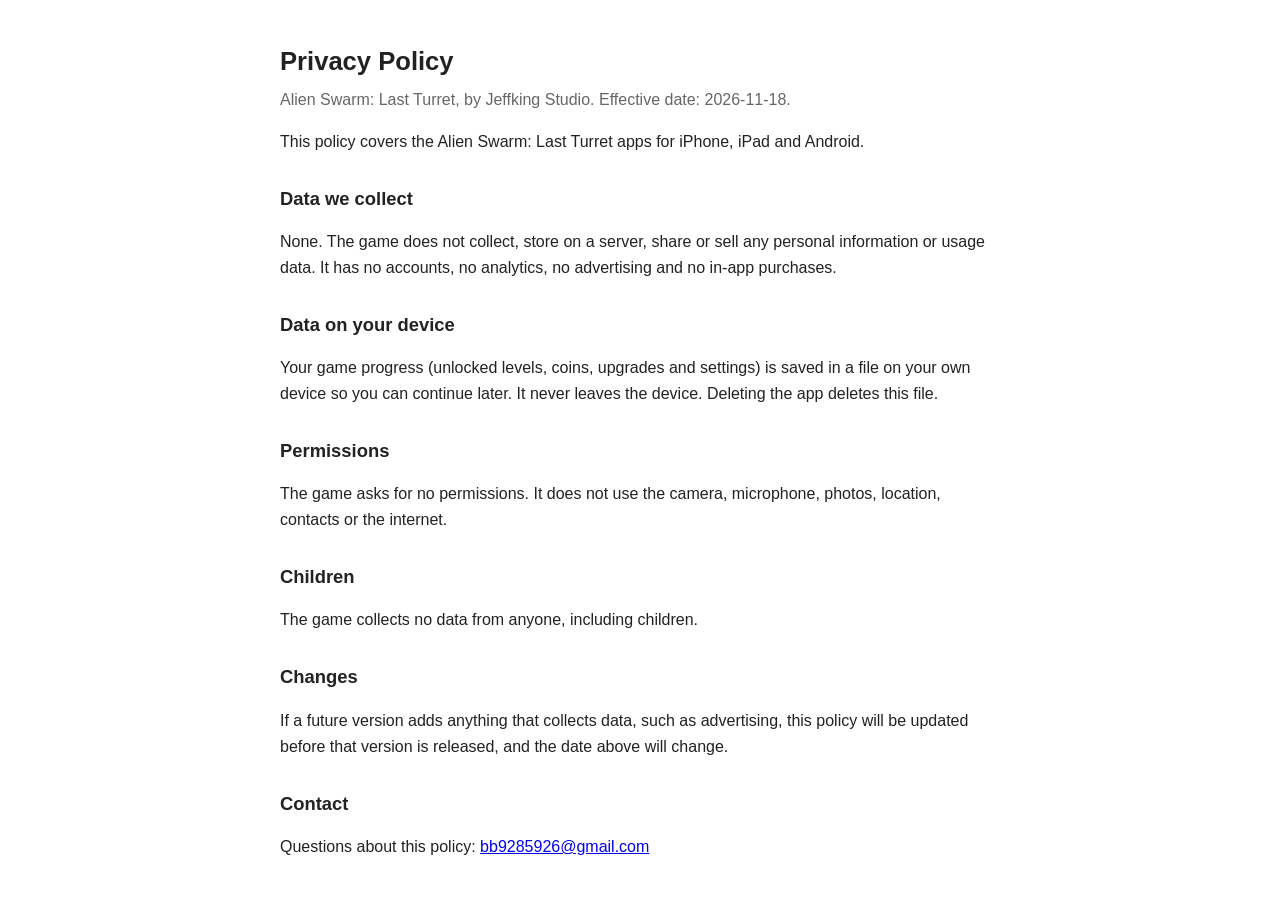
==== alienswarm/privacy.html @ a5f00173 "Support and privacy pages for three games Co-Authored-By: Claude Opus 5.5 <noreply@anthropic.com>" ====
<!doctype html>
<html lang="en">
<head>
<meta charset="utf-8">
<meta name="viewport" content="width=device-width, initial-scale=1">
<title>Alien Swarm: Last Turret - Privacy Policy</title>
<style>
  body { font-family: -apple-system, "Segoe UI", Roboto, sans-serif; max-width: 720px; margin: 0 auto; padding: 24px 16px 48px; line-height: 1.6; color: #222; background: #fff; }
  h1 { font-size: 1.6em; margin-bottom: 0.2em; }
  h2 { font-size: 1.15em; margin-top: 1.6em; }
  .date { color: #666; margin-top: 0; }
</style>
</head>
<body>
<h1>Privacy Policy</h1>
<p class="date">Alien Swarm: Last Turret, by Jeffking Studio. Effective date: 2026-11-18.</p>

<p>This policy covers the Alien Swarm: Last Turret apps for iPhone, iPad and Android.</p>

<h2>Data we collect</h2>
<p>None. The game does not collect, store on a server, share or sell any personal information or usage data. It has no accounts, no analytics, no advertising and no in-app purchases.</p>

<h2>Data on your device</h2>
<p>Your game progress (unlocked levels, coins, upgrades and settings) is saved in a file on your own device so you can continue later. It never leaves the device. Deleting the app deletes this file.</p>

<h2>Permissions</h2>
<p>The game asks for no permissions. It does not use the camera, microphone, photos, location, contacts or the internet.</p>

<h2>Children</h2>
<p>The game collects no data from anyone, including children.</p>

<h2>Changes</h2>
<p>If a future version adds anything that collects data, such as advertising, this policy will be updated before that version is released, and the date above will change.</p>

<h2>Contact</h2>
<p>Questions about this policy: <a href="mailto:bb9285926@gmail.com">bb9285926@gmail.com</a></p>
</body>
</html>
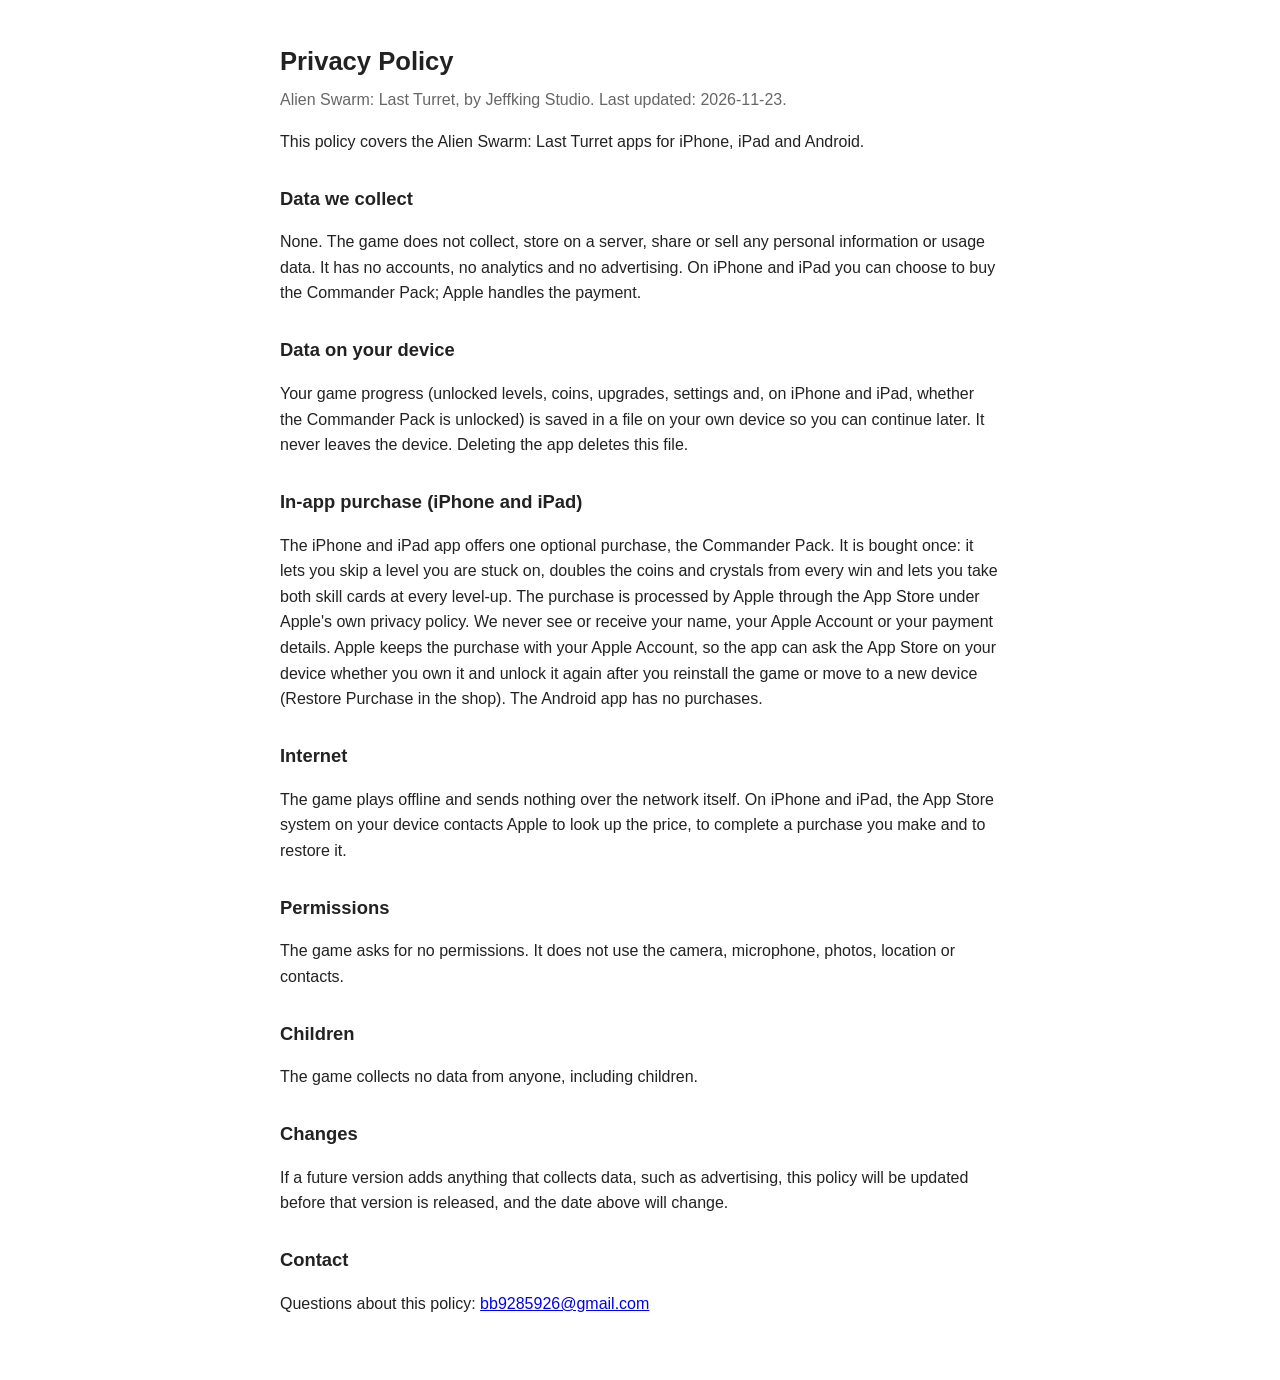
==== commit 7555f438: "Alien Swarm: Commander Pack (iPhone/iPad in-app purchase) in privacy and support Co-Authored-By: Cla" ====
--- a/alienswarm/privacy.html
+++ b/alienswarm/privacy.html
@@ -13,18 +13,24 @@
 </head>
 <body>
 <h1>Privacy Policy</h1>
-<p class="date">Alien Swarm: Last Turret, by Jeffking Studio. Effective date: 2026-11-18.</p>
+<p class="date">Alien Swarm: Last Turret, by Jeffking Studio. Last updated: 2026-11-23.</p>
 
 <p>This policy covers the Alien Swarm: Last Turret apps for iPhone, iPad and Android.</p>
 
 <h2>Data we collect</h2>
-<p>None. The game does not collect, store on a server, share or sell any personal information or usage data. It has no accounts, no analytics, no advertising and no in-app purchases.</p>
+<p>None. The game does not collect, store on a server, share or sell any personal information or usage data. It has no accounts, no analytics and no advertising. On iPhone and iPad you can choose to buy the Commander Pack; Apple handles the payment.</p>
 
 <h2>Data on your device</h2>
-<p>Your game progress (unlocked levels, coins, upgrades and settings) is saved in a file on your own device so you can continue later. It never leaves the device. Deleting the app deletes this file.</p>
+<p>Your game progress (unlocked levels, coins, upgrades, settings and, on iPhone and iPad, whether the Commander Pack is unlocked) is saved in a file on your own device so you can continue later. It never leaves the device. Deleting the app deletes this file.</p>
+
+<h2>In-app purchase (iPhone and iPad)</h2>
+<p>The iPhone and iPad app offers one optional purchase, the Commander Pack. It is bought once: it lets you skip a level you are stuck on, doubles the coins and crystals from every win and lets you take both skill cards at every level-up. The purchase is processed by Apple through the App Store under Apple's own privacy policy. We never see or receive your name, your Apple Account or your payment details. Apple keeps the purchase with your Apple Account, so the app can ask the App Store on your device whether you own it and unlock it again after you reinstall the game or move to a new device (Restore Purchase in the shop). The Android app has no purchases.</p>
+
+<h2>Internet</h2>
+<p>The game plays offline and sends nothing over the network itself. On iPhone and iPad, the App Store system on your device contacts Apple to look up the price, to complete a purchase you make and to restore it.</p>
 
 <h2>Permissions</h2>
-<p>The game asks for no permissions. It does not use the camera, microphone, photos, location, contacts or the internet.</p>
+<p>The game asks for no permissions. It does not use the camera, microphone, photos, location or contacts.</p>
 
 <h2>Children</h2>
 <p>The game collects no data from anyone, including children.</p>
